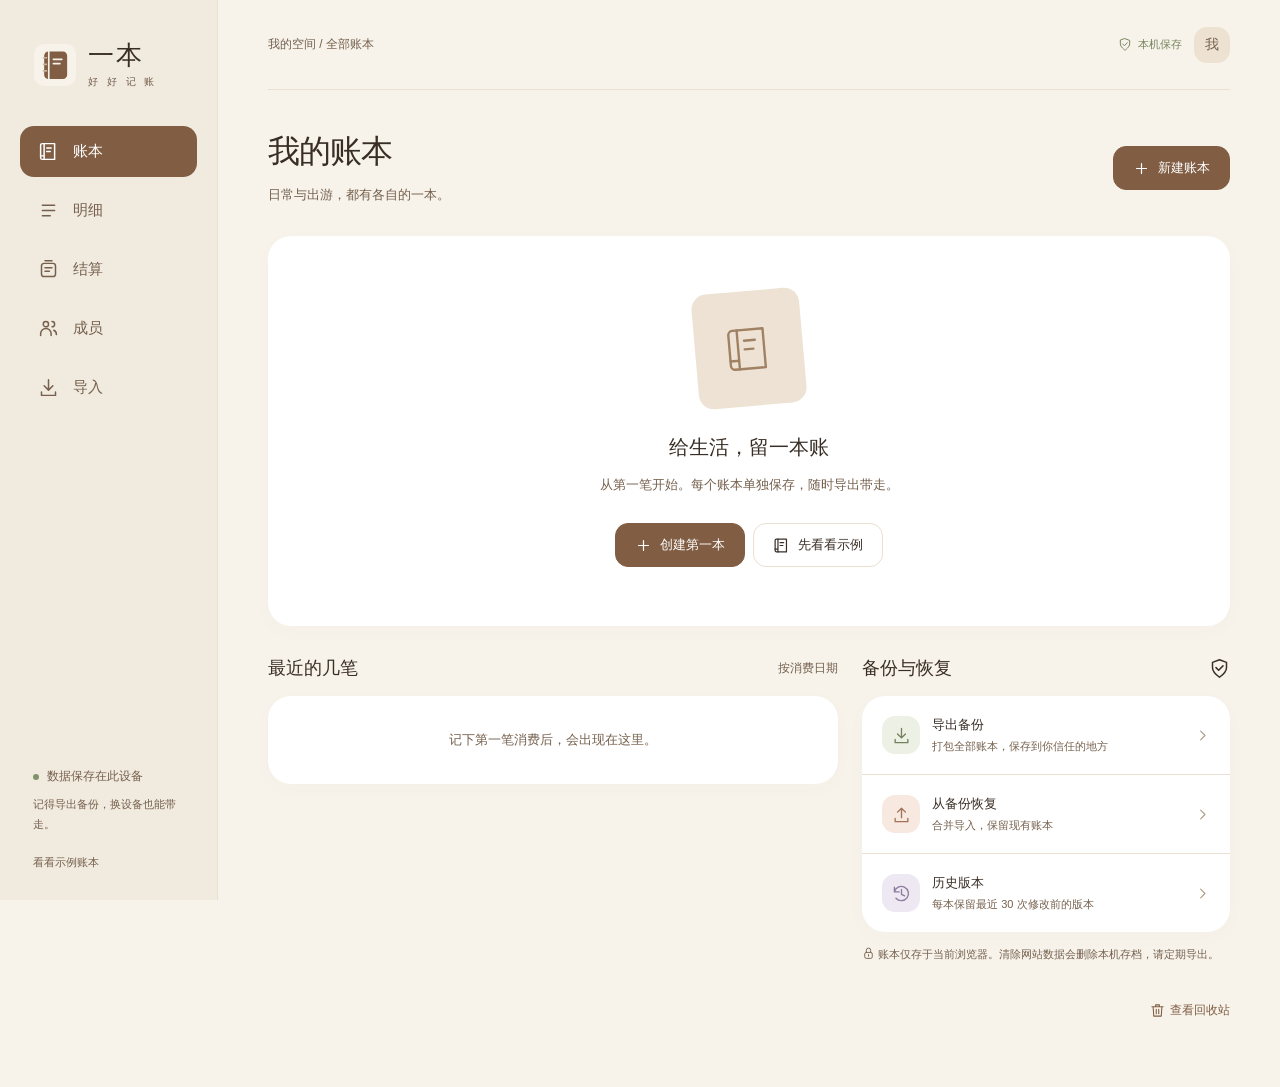
==== index.html @ 81c20397 "Publish bookkeeping app for GitHub Pages" ====
<!doctype html>
<html lang="zh-CN">
<head>
  <meta charset="UTF-8"><meta name="viewport" content="width=device-width,initial-scale=1,viewport-fit=cover">
  <meta name="theme-color" content="#f7f3eb"><meta name="description" content="一本，记好日常，也记好一起出发的每一笔。支持多人分摊、本地保存与备份恢复。">
  <link rel="manifest" href="manifest.webmanifest"><link rel="icon" href="icon.svg" type="image/svg+xml"><link rel="apple-touch-icon" href="icon.svg">
  <title>一本 · 好好记账</title><link rel="stylesheet" href="styles.css">
</head>
<body>
  <a class="skip" href="#main">跳到内容</a>
  <div id="app"><div class="boot">正在打开账本…</div></div>
  <dialog id="dialog" aria-labelledby="dialog-title"></dialog>
  <div id="toast" class="toast" role="status" aria-live="polite"></div>
  <script type="module" src="app.js"></script>
</body></html>
---- styles.css ----
@charset "UTF-8";
:root{--bg:#f7f3eb;--paper:#fffefa;--white:#fff;--ink:#392e25;--muted:#88735f;--line:#e9dfd2;--brown:#805d43;--brown-dark:#654831;--peach:#e4b18c;--sage:#b6c294;--lavender:#b9a9d5;--rose:#dda396;--sand:#ede2d2;--radius:23px;--shadow:0 5px 22px #62462905;font-family:-apple-system,BlinkMacSystemFont,"Segoe UI","PingFang SC","Microsoft YaHei",sans-serif;color:var(--ink);font-synthesis:none;font-size:15px}
*{box-sizing:border-box}body{margin:0;background:var(--bg)}button,input,select,textarea{font:inherit}button,a,input,select,textarea{-webkit-tap-highlight-color:transparent}button{cursor:pointer}button:disabled{opacity:.5;cursor:wait}button{color:inherit}a{color:inherit}button:focus-visible,a:focus-visible{outline:3px solid #a58b70;outline-offset:4px}input:focus,select:focus,textarea:focus{outline:2px solid #b89b80;outline-offset:2px}svg{width:21px;height:21px;stroke:currentColor;stroke-width:1.7;fill:none;stroke-linecap:round;stroke-linejoin:round;flex-shrink:0}h1,h2,h3,p{margin:0}h1{font-size:32px;font-weight:650;letter-spacing:-1px}h2{font-size:18px;font-weight:620}h3{font-size:16px;font-weight:600}button{border:0;background:none}small{font-size:12px;color:var(--muted)}.boot{padding:80px;text-align:center}.skip{position:absolute;left:-999px}.skip:focus{left:20px;top:10px;z-index:100;background:white;padding:12px}.sidebar{position:fixed;inset:0 auto 0 0;width:218px;background:#f1eadf;border-right:1px solid var(--line);display:flex;flex-direction:column;padding:38px 20px 22px;z-index:20}.brand{display:flex;align-items:center;gap:12px;padding:0 14px 35px;font-size:26px;font-weight:650;letter-spacing:2px}.brand img{width:42px;height:42px}.brand small{display:block;font-size:10px;letter-spacing:3px;line-height:18px}.nav{display:flex;flex-direction:column;gap:8px}.nav button{display:flex;align-items:center;gap:14px;padding:15px 18px;border-radius:14px;text-align:left;color:var(--muted);font-weight:500;transition:background .15s}.nav button:hover{background:#eae0d3}.nav button.active{background:var(--brown);color:white}.side-bottom{margin-top:auto;padding:20px 13px 0}.local-mark{display:flex;align-items:center;gap:8px;font-size:12px;color:var(--muted)}.local-mark i{display:block;width:6px;height:6px;border-radius:50%;background:#81936a}.side-bottom p{font-size:11px;line-height:1.8;color:var(--muted);margin-top:10px}.workspace{margin-left:218px;padding:0 50px 45px;max-width:1550px}.topbar{height:90px;display:flex;justify-content:space-between;align-items:center;border-bottom:1px solid var(--line);gap:15px;color:var(--muted);font-size:12px}.top-left{display:flex;align-items:center;gap:9px}.top-left svg{width:16px}.top-actions{display:flex;align-items:center;gap:12px}.avatar{width:36px;height:36px;border-radius:13px;background:var(--sand);display:inline-flex;align-items:center;justify-content:center;font-size:14px;flex-shrink:0}.avatar.c0{background:#e6b18d}.avatar.c1{background:#bbc69c}.avatar.c2{background:#bbaed7}.avatar.c3{background:#dfa99d}.avatar.c4{background:#c1d2d2}.page-head{display:flex;justify-content:space-between;align-items:center;gap:20px;margin:40px 0 30px}.page-head p{font-size:13px;color:var(--muted);margin-top:10px;line-height:1.7}.head-actions{display:flex;gap:10px;align-items:center}.btn{min-height:44px;padding:11px 19px;border-radius:13px;display:inline-flex;align-items:center;justify-content:center;gap:8px;font-size:13px;font-weight:550;white-space:nowrap;background:white;border:1px solid var(--line);transition:background .16s,transform .16s}.btn:hover{background:#f2e9dd}.btn:active{transform:translateY(1px)}.btn.primary{background:var(--brown);color:white;border-color:var(--brown)}.btn.primary:hover{background:var(--brown-dark)}.btn.danger{color:#9e5141;background:#f8e9e3;border-color:#efd3c7}.btn svg{width:17px;height:17px}.icon-btn{display:inline-flex;align-items:center;justify-content:center;width:40px;height:40px;border-radius:50%;color:var(--muted)}.icon-btn:hover{background:#f1e9de}.icon-btn svg{width:19px}.circle-add{width:46px;height:46px;border-radius:50%;background:var(--brown);color:white;display:flex;align-items:center;justify-content:center;box-shadow:0 5px 13px #805d4320}.circle-add:hover{background:var(--brown-dark)}.circle-add svg{width:24px;height:24px}.section-head{display:flex;justify-content:space-between;align-items:center;margin:30px 0 16px;gap:10px}.section-head small{font-size:12px}.book-grid{display:grid;grid-template-columns:repeat(3,minmax(0,1fr));gap:20px}.book-card{background:white;border:1px solid #ece3d7;border-radius:var(--radius);overflow:hidden;transition:transform .18s,box-shadow .18s}.book-card:hover{transform:translateY(-3px);box-shadow:0 9px 24px #805d4310}.book-cover{height:136px;padding:24px;position:relative;overflow:hidden;display:flex;justify-content:space-between;align-items:flex-start;background:#e9dfce}.book-cover.sage{background:#e2e7d6}.book-cover.peach{background:#f0dfd1}.book-cover.lavender{background:#e8e1ef}.book-cover.brown{background:#e3d3c2}.cover-book{width:55px;height:69px;border-radius:7px 13px 13px 7px;border:1.5px solid #9c80639c;position:relative;transform:rotate(-8deg);margin-top:13px;background:#ffffff30}.cover-book:before{content:"";position:absolute;top:0;bottom:0;left:10px;border-left:1px solid #9c806370}.cover-book:after{content:"";position:absolute;top:22px;left:20px;width:22px;height:10px;border-top:1.5px solid #9c8063;border-bottom:1px solid #9c8063}.cover-lines{position:absolute;right:30px;bottom:-30px;width:140px;height:145px;border:1px solid #9c806330;border-radius:70px 70px 0 0;transform:rotate(25deg)}.cover-lines:after{content:"";position:absolute;inset:12px;border:1px solid #9c806330;border-radius:inherit}.book-tag{background:#fff9;padding:6px 10px;border-radius:20px;color:#705a45;font-size:10px;z-index:1}.book-content{padding:20px}.book-title-row{display:flex;align-items:center;justify-content:space-between;gap:6px}.book-open{text-align:left;flex:1;min-width:0;padding:0}.book-open h3{overflow:hidden;text-overflow:ellipsis;white-space:nowrap;font-size:17px}.book-meta{color:var(--muted);font-size:11px;margin-top:7px}.book-total{margin-top:23px;display:flex;align-items:baseline;justify-content:space-between;gap:6px}.book-total strong{font-family:Georgia,"Times New Roman",serif;font-size:25px;font-weight:500;letter-spacing:-.5px}.book-total span{font-size:11px;color:var(--muted)}.book-foot{display:flex;align-items:center;justify-content:space-between;margin-top:15px;padding-top:14px;border-top:1px solid #f0e9df}.avatar-stack{display:flex;padding-left:0}.avatar-stack .avatar{border:2px solid white;margin-left:-6px;width:28px;height:28px;border-radius:50%;font-size:10px}.avatar-stack .avatar:first-child{margin-left:0}.text-button{font-size:12px;color:var(--brown);display:inline-flex;align-items:center;gap:5px;padding:5px 0}.text-button svg{width:15px}.text-button:hover{text-decoration:underline}.bottom-grid{display:grid;grid-template-columns:minmax(0,1.55fr) minmax(240px,1fr);gap:24px}.panel{background:white;border-radius:var(--radius);box-shadow:var(--shadow);overflow:hidden}.recent-row{display:flex;align-items:center;gap:13px;padding:17px 20px;border-bottom:1px solid var(--line);width:100%;text-align:left}.recent-row:last-child{border:0}.category-icon{width:38px;height:38px;border-radius:13px;background:#f5f0e8;color:#967b61;display:flex;align-items:center;justify-content:center;flex-shrink:0}.category-icon svg{width:19px}.row-info{flex:1;min-width:0}.row-info strong{font-size:13px;font-weight:550;display:block;overflow:hidden;text-overflow:ellipsis;white-space:nowrap}.row-info small{display:block;font-size:11px;margin-top:5px}.amount{font-variant-numeric:tabular-nums;white-space:nowrap;font-size:14px;font-weight:550}.backup-row{display:flex;gap:12px;width:100%;align-items:center;padding:20px;text-align:left;border-bottom:1px solid var(--line)}.backup-row:last-child{border:0}.backup-row:hover,.recent-row:hover{background:#fdfbf7}.backup-row .category-icon{background:#edf1e5;color:#73815e}.backup-row:nth-child(2) .category-icon{background:#f7e8e0;color:#a27359}.backup-row:nth-child(3) .category-icon{background:#eee8f3;color:#8c7c9e}.backup-row .row-info strong{font-size:13px}.backup-row>svg{width:15px;color:#ad9a87}.footnote{font-size:11px;line-height:1.8;color:var(--muted);margin-top:13px}.empty{padding:55px 25px;text-align:center}.empty p{margin:12px auto 23px;color:var(--muted);font-size:13px;line-height:1.8;max-width:340px}.empty-book{margin:0 auto 28px;width:108px;height:115px;border-radius:15px;background:#ede2d3;display:flex;align-items:center;justify-content:center;transform:rotate(-5deg)}.empty-book svg{width:52px;height:52px;stroke-width:1.1;color:#a08163}.empty h2{font-size:20px}.empty .btn{margin:4px}.empty-mini{padding:35px 20px;text-align:center;color:var(--muted);font-size:13px}.demo-banner,.notice{display:flex;align-items:center;justify-content:space-between;gap:15px;padding:13px 18px;border-radius:13px;background:#ece5f1;color:#78648a;font-size:12px;margin:22px 0}.notice{background:#f7e8e0;color:#935e43}.book-switch{max-width:240px;padding:8px 30px 8px 10px;border:1px solid var(--line);border-radius:9px;background:#fffefa;color:var(--ink);font-size:12px}.stats-strip{display:flex;gap:35px;align-items:center;background:#eee4d7;border-radius:var(--radius);padding:26px 30px;margin-bottom:27px}.stats-strip .sum{flex:1}.stats-strip label{font-size:12px;color:var(--muted)}.stats-strip strong{display:block;margin-top:6px;font-size:23px;font-weight:550;font-variant-numeric:tabular-nums}.stats-strip .sum strong{font-family:Georgia,serif;font-size:33px;font-weight:500}.view-controls{display:flex;flex-wrap:wrap;gap:10px;margin:22px 0}.search{display:flex;align-items:center;gap:8px;border:1px solid var(--line);padding:9px 14px;background:white;border-radius:12px;flex:1;min-width:160px}.search input{border:0;outline:0;background:none;width:100%;font-size:13px}.search svg{width:17px;color:var(--muted)}.control{border:1px solid var(--line);border-radius:12px;padding:10px;background:white;max-width:180px;color:var(--muted);font-size:13px}.daily-grid{display:grid;grid-template-columns:repeat(3,minmax(0,1fr));gap:17px}.day-card{background:white;border-radius:20px;overflow:hidden}.day-title{padding:13px 17px;background:#fcf9f4;color:var(--muted);font-size:12px;border-bottom:1px solid var(--line)}.daily-person{display:flex;align-items:center;gap:11px;padding:13px 17px;border-bottom:1px solid #efe6da}.daily-person:last-child{border:0}.daily-person .row-info strong{font-size:13px}.money-chip{padding:5px 9px;border-radius:15px;background:#f1e9dd;font-size:11px;white-space:nowrap}.expense-table .recent-row{padding:17px 22px}.expense-date{width:80px;color:var(--muted);font-size:12px}.tag{font-size:10px;padding:3px 7px;background:#f0f2e9;color:#728057;border-radius:6px;display:inline-block}.full{width:100%}.bottom-add{margin-top:20px}.member-row{display:flex;align-items:center;gap:13px;padding:20px;border-bottom:1px solid var(--line)}.member-row:last-child{border:0}.member-row .avatar{width:43px;height:43px}.member-amount{margin-right:15px;text-align:right}.member-amount strong{font-size:14px}.member-amount small{display:block;margin-top:5px}.settle-grid{display:grid;grid-template-columns:repeat(2,minmax(0,1fr));gap:16px;margin:20px 0}.settle-person{display:flex;align-items:center;gap:13px;padding:22px;background:white;border-radius:20px}.settle-person .row-info strong{font-size:14px}.settle-person .receive{color:#6b7d50}.settle-person .pay{color:#a36e4e}.transfer{display:flex;align-items:center;gap:12px;padding:22px;border-bottom:1px solid var(--line)}.transfer:last-child{border:0}.transfer .transfer-path{display:flex;align-items:center;gap:12px;flex:1;font-size:14px}.transfer-path svg{color:#ad9a87;width:25px}.settle-actions{display:flex;gap:12px;margin-top:20px}.import-panel{padding:25px}.import-tools{display:flex;gap:12px;margin-bottom:18px}.import-tools .btn{flex:1}.import-panel textarea{display:block;width:100%;min-height:200px;resize:vertical;border:1px solid var(--line);border-radius:15px;padding:18px;background:#fdfbf8;color:var(--ink);line-height:1.8;font-size:14px}.import-panel textarea::placeholder{color:#88735f}.import-actions{display:flex;gap:12px;margin-top:18px}.import-actions .primary{flex:1}.image-list{display:flex;flex-direction:column;gap:10px;margin-bottom:15px}.image-row{display:flex;align-items:center;gap:12px;padding:9px 12px;background:#f6f0e8;border-radius:13px}.image-row img{width:42px;height:48px;object-fit:cover;border-radius:5px}.image-row .row-info{overflow-wrap:anywhere}.preview-row{padding:18px;border-bottom:1px solid var(--line)}.preview-row:last-child{border:0}.preview-row>small{display:block;overflow-wrap:anywhere;margin-bottom:12px}.preview-fields{display:grid;grid-template-columns:minmax(100px,2fr) minmax(80px,1fr) minmax(100px,1fr) minmax(100px,1fr) 36px;gap:9px}.preview-fields input,.preview-fields select{width:100%;min-width:0;padding:9px;border-radius:8px;border:1px solid var(--line);background:#fff;color:var(--ink);font-size:12px}.preview-labels{display:flex;gap:10px;font-size:12px;color:var(--muted);margin-bottom:12px}.preview-top{padding:18px 20px;background:#fdfaf5;font-size:12px;color:var(--muted)}.toast{position:fixed;bottom:30px;left:calc(50% + 109px);transform:translateX(-50%);padding:14px 23px;max-width:min(90vw,620px);border-radius:25px;color:#fff;background:#5b4b3b;box-shadow:0 8px 24px #57443120;font-size:13px;line-height:1.6;z-index:100;display:none}.toast.show{display:block}.toast.error{background:#854c3e}.mobile-brand{display:none}dialog{border:1px solid var(--line);border-radius:24px;padding:0;width:min(480px,calc(100% - 28px));max-height:90dvh;overflow-y:auto;color:var(--ink);background:var(--bg);box-shadow:0 20px 70px #392e2530}dialog.wide{width:min(720px,calc(100% - 28px))}dialog::backdrop{background:#392e2555}dialog .modal-head{display:flex;justify-content:space-between;align-items:center;padding:24px 25px 0}dialog h2{font-size:21px}.modal-body{padding:22px 25px 26px}.field{display:block;margin-bottom:18px}.field>span,.field>legend{display:block;font-size:12px;color:var(--muted);margin-bottom:9px}.field input,.field select,.field textarea{width:100%;padding:12px 13px;border-radius:11px;border:1px solid var(--line);color:var(--ink);background:white;min-height:44px}.field .amount-input{font-size:27px}.form-row{display:grid;grid-template-columns:1fr 1fr;gap:13px}.modal-actions{display:flex;justify-content:flex-end;gap:10px;margin-top:24px}.color-options{display:flex;gap:13px}.color-options label{display:flex;align-items:center;gap:3px;cursor:pointer}.color-dot{width:28px;height:28px;border-radius:50%;background:var(--sand)}.color-dot.peach{background:#eac9ad}.color-dot.sage{background:#b9c49b}.color-dot.lavender{background:#c6b8dc}.color-dot.brown{background:#ab8a6b}.form-error{color:#984f3d;font-size:13px;line-height:1.7;margin-top:12px}.check-list{display:flex;flex-wrap:wrap;gap:10px}.check-chip{display:flex;align-items:center;gap:7px;background:#fff;padding:11px 14px;border:1px solid var(--line);border-radius:12px;font-size:13px}.check-chip input{accent-color:var(--brown);width:16px;height:16px}.form-hint{color:var(--muted);font-size:12px;line-height:1.8}.menu-list{display:flex;flex-direction:column;gap:8px}.menu-list button{display:flex;align-items:center;gap:10px;padding:15px 14px;border-radius:12px;background:white;border:1px solid var(--line);text-align:left;font-size:13px}.menu-list button:hover{background:#f2e9dd}.menu-list button svg{width:17px}.menu-list .danger{color:#a15a45}.history-row{padding:16px 0;border-bottom:1px solid var(--line);display:flex;align-items:center;gap:12px}.history-row:last-child{border:0}.history-row .row-info small{line-height:1.7}.history-row .btn{min-height:36px;padding:7px 12px;font-size:12px}.modal-empty{padding:20px 0;color:var(--muted);font-size:13px;line-height:1.8}.saved-chip{display:flex;align-items:center;gap:6px;color:#77845d;font-size:11px}.saved-chip svg{width:14px}.offline{color:#9b6e43}.demo-link{font-size:11px;color:var(--muted);padding:8px 0;margin-top:12px}.mobile-book-select{display:none}@media(min-width:1500px){.workspace{margin-right:auto;margin-left:218px;padding-left:65px;padding-right:65px}.book-cover{height:150px}}
@media(max-width:1100px){.sidebar{width:180px;padding-left:13px;padding-right:13px}.workspace{margin-left:180px;padding-left:30px;padding-right:30px}.book-grid{gap:14px}.book-content{padding:16px}.book-total strong{font-size:22px}.book-total span{font-size:10px}.book-cover{padding:18px;height:123px}.bottom-grid{grid-template-columns:1.25fr 1fr;gap:18px}.daily-grid{grid-template-columns:repeat(2,minmax(0,1fr))}.toast{left:calc(50% + 90px)}}
@media(max-width:760px){:root{font-size:14px}.sidebar{position:fixed;top:auto;bottom:0;width:100%;height:auto;padding:8px 6px calc(8px + env(safe-area-inset-bottom));background:#fffcf7f5;border:0;border-top:1px solid var(--line);border-radius:24px 24px 0 0}.brand,.side-bottom{display:none}.nav{flex-direction:row;gap:0;justify-content:space-around}.nav button{flex:1;flex-direction:column;gap:5px;justify-content:center;padding:5px 2px;background:none;border-radius:0;font-size:10px;color:#9b8874}.nav button.active{background:none;color:var(--brown);font-weight:650}.nav button svg{width:21px;height:21px}.nav button:hover{background:none}.workspace{margin-left:0;padding:0 16px calc(110px + env(safe-area-inset-bottom));width:100%}.topbar{height:66px;padding-top:env(safe-area-inset-top);border-bottom:1px solid var(--line)}.top-left{font-size:11px}.mobile-brand{display:flex;align-items:center;gap:7px;font-size:17px;color:var(--ink);font-weight:650}.mobile-brand img{width:29px;height:29px}.top-left>.desktop-crumb{display:none}.top-actions>.avatar{display:none}.top-actions{gap:6px}.book-switch{max-width:155px;font-size:11px;padding:7px}.saved-chip{font-size:10px}.page-head{margin:27px 0 22px;gap:12px;align-items:center}h1{font-size:26px;letter-spacing:-.7px}.page-head p{font-size:11px;margin-top:7px}.head-actions .btn{padding:10px 12px;font-size:12px}.head-actions .desktop-text{display:none}.head-actions{gap:5px}.book-grid{grid-template-columns:1fr;gap:14px}.book-card{position:relative;min-height:155px;padding-left:103px;border:0;border-radius:21px}.book-cover{position:absolute;inset:0 auto 0 0;width:103px;height:100%;padding:15px;justify-content:center;align-items:center;border-radius:0}.book-cover .book-tag{display:none}.cover-book{width:43px;height:58px;margin-top:0}.cover-book:after{left:17px;width:17px}.cover-lines{width:90px;right:-45px;bottom:-15px}.book-content{padding:18px 16px}.book-open h3{font-size:16px}.book-meta{font-size:10px}.book-total{margin-top:16px}.book-total strong{font-size:23px}.book-foot{margin-top:12px;padding-top:10px}.book-foot .avatar{width:24px;height:24px}.book-title-row>.icon-btn{width:28px;height:28px}.book-total span{font-size:10px}.bottom-grid{grid-template-columns:1fr;gap:0}.section-head{margin:28px 0 13px}.section-head h2{font-size:15px}.section-head small{font-size:10px}.backup-row{padding:17px 18px}.recent-row{padding:16px 18px}.panel{border-radius:22px}.empty{padding:35px 18px}.empty p{font-size:12px}.empty-book{width:95px;height:101px;margin-bottom:23px}.empty h2{font-size:19px}.footnote{font-size:10px}.stats-strip{padding:21px 20px;gap:17px;border-radius:21px;margin-bottom:23px}.stats-strip .sum strong{font-size:27px}.stats-strip strong{font-size:19px}.stats-strip label{font-size:10px}.daily-grid{grid-template-columns:1fr;gap:15px}.daily-person{padding:13px 17px}.day-title{font-size:11px}.expense-date{display:none}.expense-table .recent-row{padding:16px}.expense-table .category-icon{width:34px;height:36px}.amount{font-size:13px}.row-info small{font-size:10px}.view-controls{gap:7px;margin:18px 0}.search{flex-basis:100%}.control{flex:1;max-width:none;min-width:0}.view-controls input[type=date]{width:40%;min-width:110px}.settle-grid{grid-template-columns:1fr;gap:12px}.settle-person{padding:19px}.transfer{padding:18px 15px;gap:8px}.transfer .transfer-path{gap:9px;font-size:12px}.transfer .avatar{width:28px;height:28px;font-size:11px}.settle-actions .btn{flex:1;padding:11px 12px;font-size:12px}.member-row{padding:17px;gap:10px}.member-row .avatar{width:38px;height:38px}.member-amount{margin-right:0}.member-row .icon-btn{width:32px;height:32px}.import-panel{padding:18px}.import-tools{gap:8px}.import-tools .btn{padding:11px 10px;font-size:12px}.import-panel textarea{padding:13px;min-height:210px;font-size:13px}.import-actions{flex-direction:column;gap:10px}.preview-fields{grid-template-columns:minmax(0,1fr) minmax(0,1fr) 35px;gap:9px}.preview-fields .preview-title{grid-column:1/3}.preview-fields .icon-btn{grid-column:3;grid-row:1;width:32px;height:35px}.preview-fields .preview-date{grid-column:1/3}.preview-fields .preview-payer{grid-column:3/4;width:70px;justify-self:end}.preview-row{padding:16px}.toast{bottom:calc(89px + env(safe-area-inset-bottom));left:50%;font-size:12px;max-width:calc(100vw - 32px);width:max-content}.demo-banner,.notice{margin-top:16px;font-size:11px;padding:12px}.demo-banner .text-button{font-size:11px}.modal-body{padding:20px}.modal-head{padding:20px 20px 0!important}.modal-body .btn{padding:11px 15px}.modal-body .form-row{gap:10px}.modal-body .color-options{gap:6px}.color-dot{width:24px;height:24px}.settle-person .row-info strong{font-size:13px}.desktop-crumb{display:none}.form-hint{font-size:11px}}
@media(prefers-reduced-motion:reduce){*,*::before,*::after{transition:none!important;animation:none!important;scroll-behavior:auto!important}}
@media(max-width:760px){.preview-fields .preview-date{grid-column:2/4;grid-row:2}.preview-fields .preview-payer{grid-column:1/4;grid-row:3;width:100%;justify-self:stretch}.preview-fields input[data-field=amount]{grid-column:1;grid-row:2}.footnote>svg{width:13px;height:13px;vertical-align:-2px}}
@media print{.sidebar,.topbar,.head-actions,.settle-actions,.toast,.demo-banner{display:none!important}.workspace{margin:0;padding:0}body{background:white}.page-head{margin-top:0}.panel,.settle-person{border:1px solid #ddd;break-inside:avoid}}
:root{--muted:#75604d}.mobile-date{display:none}.footnote>svg{width:13px;height:13px;vertical-align:-2px}
@media(max-width:760px){.nav button{color:#79634f;font-size:11px}.mobile-date{display:inline}.row-info small,.day-title,.stats-strip label{font-size:11px}}
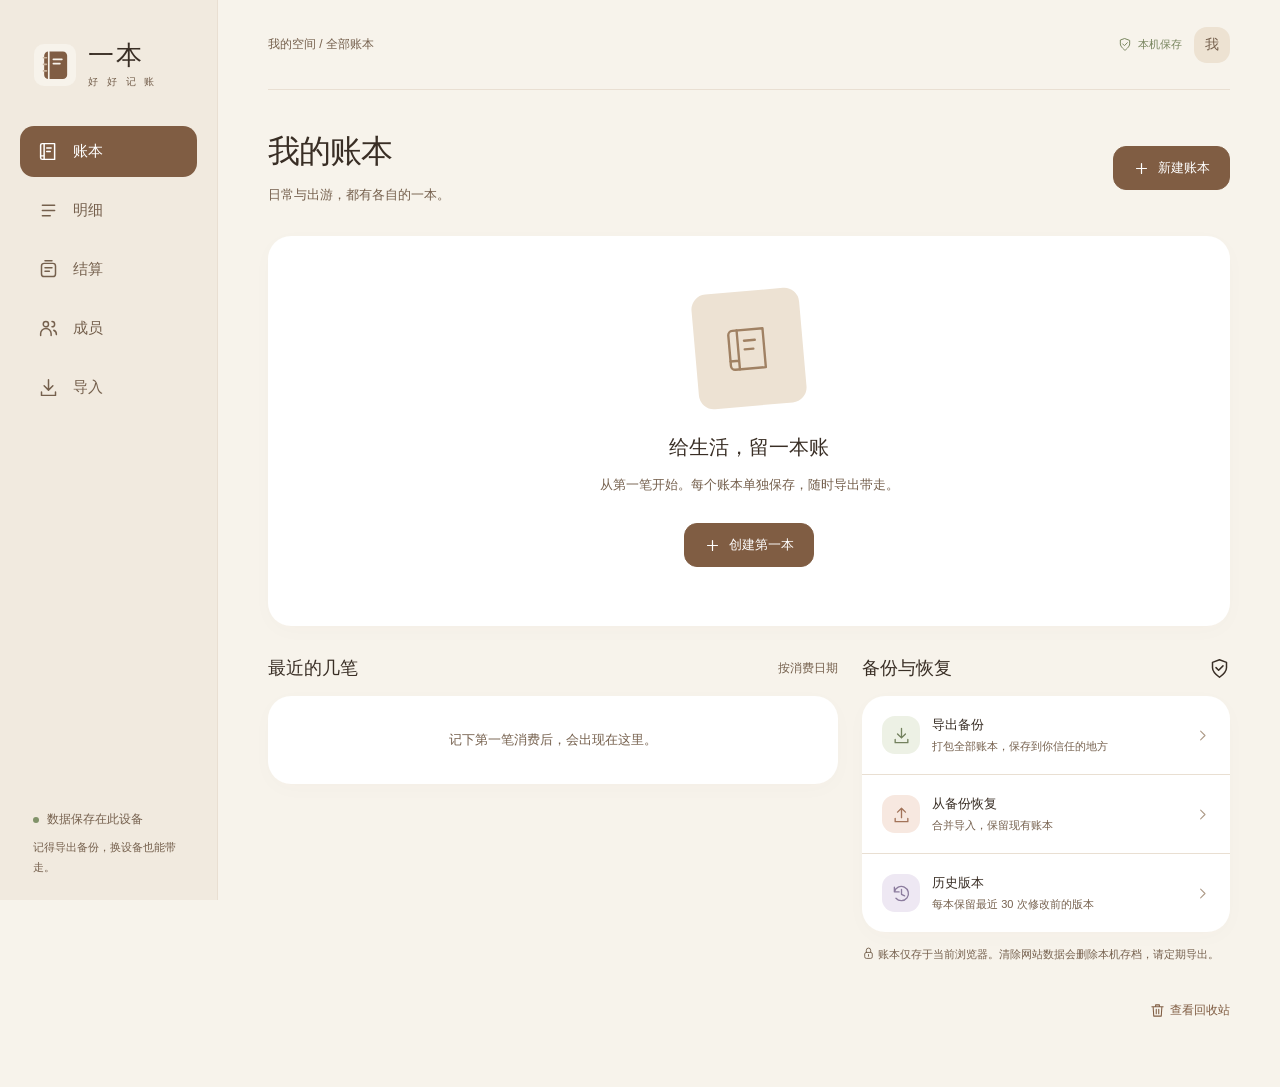
==== commit 01cb45de: "Use supplied cat artwork for installed app and home screen icons" ====
--- a/index.html
+++ b/index.html
@@ -3,7 +3,7 @@
 <head>
   <meta charset="UTF-8"><meta name="viewport" content="width=device-width,initial-scale=1,viewport-fit=cover">
   <meta name="theme-color" content="#f7f3eb"><meta name="description" content="一本，记好日常，也记好一起出发的每一笔。支持多人分摊、本地保存与备份恢复。">
-  <link rel="manifest" href="manifest.webmanifest"><link rel="icon" href="icon.svg" type="image/svg+xml"><link rel="apple-touch-icon" href="icon.svg">
+  <link rel="manifest" href="manifest.webmanifest"><link rel="icon" href="icon-192.png" type="image/png" sizes="192x192"><link rel="apple-touch-icon" href="apple-touch-icon.png" sizes="180x180">
   <title>一本 · 好好记账</title><link rel="stylesheet" href="styles.css">
 </head>
 <body>
--- a/styles.css
+++ b/styles.css
@@ -1,8 +1,8 @@
 @charset "UTF-8";
 :root{--bg:#f7f3eb;--paper:#fffefa;--white:#fff;--ink:#392e25;--muted:#88735f;--line:#e9dfd2;--brown:#805d43;--brown-dark:#654831;--peach:#e4b18c;--sage:#b6c294;--lavender:#b9a9d5;--rose:#dda396;--sand:#ede2d2;--radius:23px;--shadow:0 5px 22px #62462905;font-family:-apple-system,BlinkMacSystemFont,"Segoe UI","PingFang SC","Microsoft YaHei",sans-serif;color:var(--ink);font-synthesis:none;font-size:15px}
-*{box-sizing:border-box}body{margin:0;background:var(--bg)}button,input,select,textarea{font:inherit}button,a,input,select,textarea{-webkit-tap-highlight-color:transparent}button{cursor:pointer}button:disabled{opacity:.5;cursor:wait}button{color:inherit}a{color:inherit}button:focus-visible,a:focus-visible{outline:3px solid #a58b70;outline-offset:4px}input:focus,select:focus,textarea:focus{outline:2px solid #b89b80;outline-offset:2px}svg{width:21px;height:21px;stroke:currentColor;stroke-width:1.7;fill:none;stroke-linecap:round;stroke-linejoin:round;flex-shrink:0}h1,h2,h3,p{margin:0}h1{font-size:32px;font-weight:650;letter-spacing:-1px}h2{font-size:18px;font-weight:620}h3{font-size:16px;font-weight:600}button{border:0;background:none}small{font-size:12px;color:var(--muted)}.boot{padding:80px;text-align:center}.skip{position:absolute;left:-999px}.skip:focus{left:20px;top:10px;z-index:100;background:white;padding:12px}.sidebar{position:fixed;inset:0 auto 0 0;width:218px;background:#f1eadf;border-right:1px solid var(--line);display:flex;flex-direction:column;padding:38px 20px 22px;z-index:20}.brand{display:flex;align-items:center;gap:12px;padding:0 14px 35px;font-size:26px;font-weight:650;letter-spacing:2px}.brand img{width:42px;height:42px}.brand small{display:block;font-size:10px;letter-spacing:3px;line-height:18px}.nav{display:flex;flex-direction:column;gap:8px}.nav button{display:flex;align-items:center;gap:14px;padding:15px 18px;border-radius:14px;text-align:left;color:var(--muted);font-weight:500;transition:background .15s}.nav button:hover{background:#eae0d3}.nav button.active{background:var(--brown);color:white}.side-bottom{margin-top:auto;padding:20px 13px 0}.local-mark{display:flex;align-items:center;gap:8px;font-size:12px;color:var(--muted)}.local-mark i{display:block;width:6px;height:6px;border-radius:50%;background:#81936a}.side-bottom p{font-size:11px;line-height:1.8;color:var(--muted);margin-top:10px}.workspace{margin-left:218px;padding:0 50px 45px;max-width:1550px}.topbar{height:90px;display:flex;justify-content:space-between;align-items:center;border-bottom:1px solid var(--line);gap:15px;color:var(--muted);font-size:12px}.top-left{display:flex;align-items:center;gap:9px}.top-left svg{width:16px}.top-actions{display:flex;align-items:center;gap:12px}.avatar{width:36px;height:36px;border-radius:13px;background:var(--sand);display:inline-flex;align-items:center;justify-content:center;font-size:14px;flex-shrink:0}.avatar.c0{background:#e6b18d}.avatar.c1{background:#bbc69c}.avatar.c2{background:#bbaed7}.avatar.c3{background:#dfa99d}.avatar.c4{background:#c1d2d2}.page-head{display:flex;justify-content:space-between;align-items:center;gap:20px;margin:40px 0 30px}.page-head p{font-size:13px;color:var(--muted);margin-top:10px;line-height:1.7}.head-actions{display:flex;gap:10px;align-items:center}.btn{min-height:44px;padding:11px 19px;border-radius:13px;display:inline-flex;align-items:center;justify-content:center;gap:8px;font-size:13px;font-weight:550;white-space:nowrap;background:white;border:1px solid var(--line);transition:background .16s,transform .16s}.btn:hover{background:#f2e9dd}.btn:active{transform:translateY(1px)}.btn.primary{background:var(--brown);color:white;border-color:var(--brown)}.btn.primary:hover{background:var(--brown-dark)}.btn.danger{color:#9e5141;background:#f8e9e3;border-color:#efd3c7}.btn svg{width:17px;height:17px}.icon-btn{display:inline-flex;align-items:center;justify-content:center;width:40px;height:40px;border-radius:50%;color:var(--muted)}.icon-btn:hover{background:#f1e9de}.icon-btn svg{width:19px}.circle-add{width:46px;height:46px;border-radius:50%;background:var(--brown);color:white;display:flex;align-items:center;justify-content:center;box-shadow:0 5px 13px #805d4320}.circle-add:hover{background:var(--brown-dark)}.circle-add svg{width:24px;height:24px}.section-head{display:flex;justify-content:space-between;align-items:center;margin:30px 0 16px;gap:10px}.section-head small{font-size:12px}.book-grid{display:grid;grid-template-columns:repeat(3,minmax(0,1fr));gap:20px}.book-card{background:white;border:1px solid #ece3d7;border-radius:var(--radius);overflow:hidden;transition:transform .18s,box-shadow .18s}.book-card:hover{transform:translateY(-3px);box-shadow:0 9px 24px #805d4310}.book-cover{height:136px;padding:24px;position:relative;overflow:hidden;display:flex;justify-content:space-between;align-items:flex-start;background:#e9dfce}.book-cover.sage{background:#e2e7d6}.book-cover.peach{background:#f0dfd1}.book-cover.lavender{background:#e8e1ef}.book-cover.brown{background:#e3d3c2}.cover-book{width:55px;height:69px;border-radius:7px 13px 13px 7px;border:1.5px solid #9c80639c;position:relative;transform:rotate(-8deg);margin-top:13px;background:#ffffff30}.cover-book:before{content:"";position:absolute;top:0;bottom:0;left:10px;border-left:1px solid #9c806370}.cover-book:after{content:"";position:absolute;top:22px;left:20px;width:22px;height:10px;border-top:1.5px solid #9c8063;border-bottom:1px solid #9c8063}.cover-lines{position:absolute;right:30px;bottom:-30px;width:140px;height:145px;border:1px solid #9c806330;border-radius:70px 70px 0 0;transform:rotate(25deg)}.cover-lines:after{content:"";position:absolute;inset:12px;border:1px solid #9c806330;border-radius:inherit}.book-tag{background:#fff9;padding:6px 10px;border-radius:20px;color:#705a45;font-size:10px;z-index:1}.book-content{padding:20px}.book-title-row{display:flex;align-items:center;justify-content:space-between;gap:6px}.book-open{text-align:left;flex:1;min-width:0;padding:0}.book-open h3{overflow:hidden;text-overflow:ellipsis;white-space:nowrap;font-size:17px}.book-meta{color:var(--muted);font-size:11px;margin-top:7px}.book-total{margin-top:23px;display:flex;align-items:baseline;justify-content:space-between;gap:6px}.book-total strong{font-family:Georgia,"Times New Roman",serif;font-size:25px;font-weight:500;letter-spacing:-.5px}.book-total span{font-size:11px;color:var(--muted)}.book-foot{display:flex;align-items:center;justify-content:space-between;margin-top:15px;padding-top:14px;border-top:1px solid #f0e9df}.avatar-stack{display:flex;padding-left:0}.avatar-stack .avatar{border:2px solid white;margin-left:-6px;width:28px;height:28px;border-radius:50%;font-size:10px}.avatar-stack .avatar:first-child{margin-left:0}.text-button{font-size:12px;color:var(--brown);display:inline-flex;align-items:center;gap:5px;padding:5px 0}.text-button svg{width:15px}.text-button:hover{text-decoration:underline}.bottom-grid{display:grid;grid-template-columns:minmax(0,1.55fr) minmax(240px,1fr);gap:24px}.panel{background:white;border-radius:var(--radius);box-shadow:var(--shadow);overflow:hidden}.recent-row{display:flex;align-items:center;gap:13px;padding:17px 20px;border-bottom:1px solid var(--line);width:100%;text-align:left}.recent-row:last-child{border:0}.category-icon{width:38px;height:38px;border-radius:13px;background:#f5f0e8;color:#967b61;display:flex;align-items:center;justify-content:center;flex-shrink:0}.category-icon svg{width:19px}.row-info{flex:1;min-width:0}.row-info strong{font-size:13px;font-weight:550;display:block;overflow:hidden;text-overflow:ellipsis;white-space:nowrap}.row-info small{display:block;font-size:11px;margin-top:5px}.amount{font-variant-numeric:tabular-nums;white-space:nowrap;font-size:14px;font-weight:550}.backup-row{display:flex;gap:12px;width:100%;align-items:center;padding:20px;text-align:left;border-bottom:1px solid var(--line)}.backup-row:last-child{border:0}.backup-row:hover,.recent-row:hover{background:#fdfbf7}.backup-row .category-icon{background:#edf1e5;color:#73815e}.backup-row:nth-child(2) .category-icon{background:#f7e8e0;color:#a27359}.backup-row:nth-child(3) .category-icon{background:#eee8f3;color:#8c7c9e}.backup-row .row-info strong{font-size:13px}.backup-row>svg{width:15px;color:#ad9a87}.footnote{font-size:11px;line-height:1.8;color:var(--muted);margin-top:13px}.empty{padding:55px 25px;text-align:center}.empty p{margin:12px auto 23px;color:var(--muted);font-size:13px;line-height:1.8;max-width:340px}.empty-book{margin:0 auto 28px;width:108px;height:115px;border-radius:15px;background:#ede2d3;display:flex;align-items:center;justify-content:center;transform:rotate(-5deg)}.empty-book svg{width:52px;height:52px;stroke-width:1.1;color:#a08163}.empty h2{font-size:20px}.empty .btn{margin:4px}.empty-mini{padding:35px 20px;text-align:center;color:var(--muted);font-size:13px}.demo-banner,.notice{display:flex;align-items:center;justify-content:space-between;gap:15px;padding:13px 18px;border-radius:13px;background:#ece5f1;color:#78648a;font-size:12px;margin:22px 0}.notice{background:#f7e8e0;color:#935e43}.book-switch{max-width:240px;padding:8px 30px 8px 10px;border:1px solid var(--line);border-radius:9px;background:#fffefa;color:var(--ink);font-size:12px}.stats-strip{display:flex;gap:35px;align-items:center;background:#eee4d7;border-radius:var(--radius);padding:26px 30px;margin-bottom:27px}.stats-strip .sum{flex:1}.stats-strip label{font-size:12px;color:var(--muted)}.stats-strip strong{display:block;margin-top:6px;font-size:23px;font-weight:550;font-variant-numeric:tabular-nums}.stats-strip .sum strong{font-family:Georgia,serif;font-size:33px;font-weight:500}.view-controls{display:flex;flex-wrap:wrap;gap:10px;margin:22px 0}.search{display:flex;align-items:center;gap:8px;border:1px solid var(--line);padding:9px 14px;background:white;border-radius:12px;flex:1;min-width:160px}.search input{border:0;outline:0;background:none;width:100%;font-size:13px}.search svg{width:17px;color:var(--muted)}.control{border:1px solid var(--line);border-radius:12px;padding:10px;background:white;max-width:180px;color:var(--muted);font-size:13px}.daily-grid{display:grid;grid-template-columns:repeat(3,minmax(0,1fr));gap:17px}.day-card{background:white;border-radius:20px;overflow:hidden}.day-title{padding:13px 17px;background:#fcf9f4;color:var(--muted);font-size:12px;border-bottom:1px solid var(--line)}.daily-person{display:flex;align-items:center;gap:11px;padding:13px 17px;border-bottom:1px solid #efe6da}.daily-person:last-child{border:0}.daily-person .row-info strong{font-size:13px}.money-chip{padding:5px 9px;border-radius:15px;background:#f1e9dd;font-size:11px;white-space:nowrap}.expense-table .recent-row{padding:17px 22px}.expense-date{width:80px;color:var(--muted);font-size:12px}.tag{font-size:10px;padding:3px 7px;background:#f0f2e9;color:#728057;border-radius:6px;display:inline-block}.full{width:100%}.bottom-add{margin-top:20px}.member-row{display:flex;align-items:center;gap:13px;padding:20px;border-bottom:1px solid var(--line)}.member-row:last-child{border:0}.member-row .avatar{width:43px;height:43px}.member-amount{margin-right:15px;text-align:right}.member-amount strong{font-size:14px}.member-amount small{display:block;margin-top:5px}.settle-grid{display:grid;grid-template-columns:repeat(2,minmax(0,1fr));gap:16px;margin:20px 0}.settle-person{display:flex;align-items:center;gap:13px;padding:22px;background:white;border-radius:20px}.settle-person .row-info strong{font-size:14px}.settle-person .receive{color:#6b7d50}.settle-person .pay{color:#a36e4e}.transfer{display:flex;align-items:center;gap:12px;padding:22px;border-bottom:1px solid var(--line)}.transfer:last-child{border:0}.transfer .transfer-path{display:flex;align-items:center;gap:12px;flex:1;font-size:14px}.transfer-path svg{color:#ad9a87;width:25px}.settle-actions{display:flex;gap:12px;margin-top:20px}.import-panel{padding:25px}.import-tools{display:flex;gap:12px;margin-bottom:18px}.import-tools .btn{flex:1}.import-panel textarea{display:block;width:100%;min-height:200px;resize:vertical;border:1px solid var(--line);border-radius:15px;padding:18px;background:#fdfbf8;color:var(--ink);line-height:1.8;font-size:14px}.import-panel textarea::placeholder{color:#88735f}.import-actions{display:flex;gap:12px;margin-top:18px}.import-actions .primary{flex:1}.image-list{display:flex;flex-direction:column;gap:10px;margin-bottom:15px}.image-row{display:flex;align-items:center;gap:12px;padding:9px 12px;background:#f6f0e8;border-radius:13px}.image-row img{width:42px;height:48px;object-fit:cover;border-radius:5px}.image-row .row-info{overflow-wrap:anywhere}.preview-row{padding:18px;border-bottom:1px solid var(--line)}.preview-row:last-child{border:0}.preview-row>small{display:block;overflow-wrap:anywhere;margin-bottom:12px}.preview-fields{display:grid;grid-template-columns:minmax(100px,2fr) minmax(80px,1fr) minmax(100px,1fr) minmax(100px,1fr) 36px;gap:9px}.preview-fields input,.preview-fields select{width:100%;min-width:0;padding:9px;border-radius:8px;border:1px solid var(--line);background:#fff;color:var(--ink);font-size:12px}.preview-labels{display:flex;gap:10px;font-size:12px;color:var(--muted);margin-bottom:12px}.preview-top{padding:18px 20px;background:#fdfaf5;font-size:12px;color:var(--muted)}.toast{position:fixed;bottom:30px;left:calc(50% + 109px);transform:translateX(-50%);padding:14px 23px;max-width:min(90vw,620px);border-radius:25px;color:#fff;background:#5b4b3b;box-shadow:0 8px 24px #57443120;font-size:13px;line-height:1.6;z-index:100;display:none}.toast.show{display:block}.toast.error{background:#854c3e}.mobile-brand{display:none}dialog{border:1px solid var(--line);border-radius:24px;padding:0;width:min(480px,calc(100% - 28px));max-height:90dvh;overflow-y:auto;color:var(--ink);background:var(--bg);box-shadow:0 20px 70px #392e2530}dialog.wide{width:min(720px,calc(100% - 28px))}dialog::backdrop{background:#392e2555}dialog .modal-head{display:flex;justify-content:space-between;align-items:center;padding:24px 25px 0}dialog h2{font-size:21px}.modal-body{padding:22px 25px 26px}.field{display:block;margin-bottom:18px}.field>span,.field>legend{display:block;font-size:12px;color:var(--muted);margin-bottom:9px}.field input,.field select,.field textarea{width:100%;padding:12px 13px;border-radius:11px;border:1px solid var(--line);color:var(--ink);background:white;min-height:44px}.field .amount-input{font-size:27px}.form-row{display:grid;grid-template-columns:1fr 1fr;gap:13px}.modal-actions{display:flex;justify-content:flex-end;gap:10px;margin-top:24px}.color-options{display:flex;gap:13px}.color-options label{display:flex;align-items:center;gap:3px;cursor:pointer}.color-dot{width:28px;height:28px;border-radius:50%;background:var(--sand)}.color-dot.peach{background:#eac9ad}.color-dot.sage{background:#b9c49b}.color-dot.lavender{background:#c6b8dc}.color-dot.brown{background:#ab8a6b}.form-error{color:#984f3d;font-size:13px;line-height:1.7;margin-top:12px}.check-list{display:flex;flex-wrap:wrap;gap:10px}.check-chip{display:flex;align-items:center;gap:7px;background:#fff;padding:11px 14px;border:1px solid var(--line);border-radius:12px;font-size:13px}.check-chip input{accent-color:var(--brown);width:16px;height:16px}.form-hint{color:var(--muted);font-size:12px;line-height:1.8}.menu-list{display:flex;flex-direction:column;gap:8px}.menu-list button{display:flex;align-items:center;gap:10px;padding:15px 14px;border-radius:12px;background:white;border:1px solid var(--line);text-align:left;font-size:13px}.menu-list button:hover{background:#f2e9dd}.menu-list button svg{width:17px}.menu-list .danger{color:#a15a45}.history-row{padding:16px 0;border-bottom:1px solid var(--line);display:flex;align-items:center;gap:12px}.history-row:last-child{border:0}.history-row .row-info small{line-height:1.7}.history-row .btn{min-height:36px;padding:7px 12px;font-size:12px}.modal-empty{padding:20px 0;color:var(--muted);font-size:13px;line-height:1.8}.saved-chip{display:flex;align-items:center;gap:6px;color:#77845d;font-size:11px}.saved-chip svg{width:14px}.offline{color:#9b6e43}.demo-link{font-size:11px;color:var(--muted);padding:8px 0;margin-top:12px}.mobile-book-select{display:none}@media(min-width:1500px){.workspace{margin-right:auto;margin-left:218px;padding-left:65px;padding-right:65px}.book-cover{height:150px}}
+*{box-sizing:border-box}body{margin:0;background:var(--bg)}button,input,select,textarea{font:inherit}button,a,input,select,textarea{-webkit-tap-highlight-color:transparent}button{cursor:pointer}button:disabled{opacity:.5;cursor:wait}button{color:inherit}a{color:inherit}button:focus-visible,a:focus-visible{outline:3px solid #a58b70;outline-offset:4px}input:focus,select:focus,textarea:focus{outline:2px solid #b89b80;outline-offset:2px}svg{width:21px;height:21px;stroke:currentColor;stroke-width:1.7;fill:none;stroke-linecap:round;stroke-linejoin:round;flex-shrink:0}h1,h2,h3,p{margin:0}h1{font-size:32px;font-weight:650;letter-spacing:-1px}h2{font-size:18px;font-weight:620}h3{font-size:16px;font-weight:600}button{border:0;background:none}small{font-size:12px;color:var(--muted)}.boot{padding:80px;text-align:center}.skip{position:absolute;left:-999px}.skip:focus{left:20px;top:10px;z-index:100;background:white;padding:12px}.sidebar{position:fixed;inset:0 auto 0 0;width:218px;background:#f1eadf;border-right:1px solid var(--line);display:flex;flex-direction:column;padding:38px 20px 22px;z-index:20}.brand{display:flex;align-items:center;gap:12px;padding:0 14px 35px;font-size:26px;font-weight:650;letter-spacing:2px}.brand img{width:42px;height:42px}.brand small{display:block;font-size:10px;letter-spacing:3px;line-height:18px}.nav{display:flex;flex-direction:column;gap:8px}.nav button{display:flex;align-items:center;gap:14px;padding:15px 18px;border-radius:14px;text-align:left;color:var(--muted);font-weight:500;transition:background .15s}.nav button:hover{background:#eae0d3}.nav button.active{background:var(--brown);color:white}.side-bottom{margin-top:auto;padding:20px 13px 0}.local-mark{display:flex;align-items:center;gap:8px;font-size:12px;color:var(--muted)}.local-mark i{display:block;width:6px;height:6px;border-radius:50%;background:#81936a}.side-bottom p{font-size:11px;line-height:1.8;color:var(--muted);margin-top:10px}.workspace{margin-left:218px;padding:0 50px 45px;max-width:1550px}.topbar{height:90px;display:flex;justify-content:space-between;align-items:center;border-bottom:1px solid var(--line);gap:15px;color:var(--muted);font-size:12px}.top-left{display:flex;align-items:center;gap:9px}.top-left svg{width:16px}.top-actions{display:flex;align-items:center;gap:12px}.avatar{width:36px;height:36px;border-radius:13px;background:var(--sand);display:inline-flex;align-items:center;justify-content:center;font-size:14px;flex-shrink:0}.avatar.c0{background:#e6b18d}.avatar.c1{background:#bbc69c}.avatar.c2{background:#bbaed7}.avatar.c3{background:#dfa99d}.avatar.c4{background:#c1d2d2}.page-head{display:flex;justify-content:space-between;align-items:center;gap:20px;margin:40px 0 30px}.page-head p{font-size:13px;color:var(--muted);margin-top:10px;line-height:1.7}.head-actions{display:flex;gap:10px;align-items:center}.btn{min-height:44px;padding:11px 19px;border-radius:13px;display:inline-flex;align-items:center;justify-content:center;gap:8px;font-size:13px;font-weight:550;white-space:nowrap;background:white;border:1px solid var(--line);transition:background .16s,transform .16s}.btn:hover{background:#f2e9dd}.btn:active{transform:translateY(1px)}.btn.primary{background:var(--brown);color:white;border-color:var(--brown)}.btn.primary:hover{background:var(--brown-dark)}.btn.danger{color:#9e5141;background:#f8e9e3;border-color:#efd3c7}.btn svg{width:17px;height:17px}.icon-btn{display:inline-flex;align-items:center;justify-content:center;width:40px;height:40px;border-radius:50%;color:var(--muted)}.icon-btn:hover{background:#f1e9de}.icon-btn svg{width:19px}.circle-add{width:46px;height:46px;border-radius:50%;background:var(--brown);color:white;display:flex;align-items:center;justify-content:center;box-shadow:0 5px 13px #805d4320}.circle-add:hover{background:var(--brown-dark)}.circle-add svg{width:24px;height:24px}.section-head{display:flex;justify-content:space-between;align-items:center;margin:30px 0 16px;gap:10px}.section-head small{font-size:12px}.book-grid{display:grid;grid-template-columns:repeat(3,minmax(0,1fr));gap:20px}.book-card{background:white;border:1px solid #ece3d7;border-radius:var(--radius);overflow:hidden;transition:transform .18s,box-shadow .18s}.book-card:hover{transform:translateY(-3px);box-shadow:0 9px 24px #805d4310}.book-cover{height:136px;padding:24px;position:relative;overflow:hidden;display:flex;justify-content:space-between;align-items:flex-start;background:#e9dfce}.book-cover.sage{background:#e2e7d6}.book-cover.peach{background:#f0dfd1}.book-cover.lavender{background:#e8e1ef}.book-cover.brown{background:#e3d3c2}.cover-book{width:55px;height:69px;border-radius:7px 13px 13px 7px;border:1.5px solid #9c80639c;position:relative;transform:rotate(-8deg);margin-top:13px;background:#ffffff30}.cover-book:before{content:"";position:absolute;top:0;bottom:0;left:10px;border-left:1px solid #9c806370}.cover-book:after{content:"";position:absolute;top:22px;left:20px;width:22px;height:10px;border-top:1.5px solid #9c8063;border-bottom:1px solid #9c8063}.cover-lines{position:absolute;right:30px;bottom:-30px;width:140px;height:145px;border:1px solid #9c806330;border-radius:70px 70px 0 0;transform:rotate(25deg)}.cover-lines:after{content:"";position:absolute;inset:12px;border:1px solid #9c806330;border-radius:inherit}.book-tag{background:#fff9;padding:6px 10px;border-radius:20px;color:#705a45;font-size:10px;z-index:1}.book-content{padding:20px}.book-title-row{display:flex;align-items:center;justify-content:space-between;gap:6px}.book-open{text-align:left;flex:1;min-width:0;padding:0}.book-open h3{overflow:hidden;text-overflow:ellipsis;white-space:nowrap;font-size:17px}.book-meta{color:var(--muted);font-size:11px;margin-top:7px}.book-total{margin-top:23px;display:flex;align-items:baseline;justify-content:space-between;gap:6px}.book-total strong{font-family:Georgia,"Times New Roman",serif;font-size:25px;font-weight:500;letter-spacing:-.5px}.book-total span{font-size:11px;color:var(--muted)}.book-foot{display:flex;align-items:center;justify-content:space-between;margin-top:15px;padding-top:14px;border-top:1px solid #f0e9df}.avatar-stack{display:flex;padding-left:0}.avatar-stack .avatar{border:2px solid white;margin-left:-6px;width:28px;height:28px;border-radius:50%;font-size:10px}.avatar-stack .avatar:first-child{margin-left:0}.text-button{font-size:12px;color:var(--brown);display:inline-flex;align-items:center;gap:5px;padding:5px 0}.text-button svg{width:15px}.text-button:hover{text-decoration:underline}.bottom-grid{display:grid;grid-template-columns:minmax(0,1.55fr) minmax(240px,1fr);gap:24px}.panel{background:white;border-radius:var(--radius);box-shadow:var(--shadow);overflow:hidden}.recent-row{display:flex;align-items:center;gap:13px;padding:17px 20px;border-bottom:1px solid var(--line);width:100%;text-align:left}.recent-row:last-child{border:0}.category-icon{width:38px;height:38px;border-radius:13px;background:#f5f0e8;color:#967b61;display:flex;align-items:center;justify-content:center;flex-shrink:0}.category-icon svg{width:19px}.row-info{flex:1;min-width:0}.row-info strong{font-size:13px;font-weight:550;display:block;overflow:hidden;text-overflow:ellipsis;white-space:nowrap}.row-info small{display:block;font-size:11px;margin-top:5px}.amount{font-variant-numeric:tabular-nums;white-space:nowrap;font-size:14px;font-weight:550}.backup-row{display:flex;gap:12px;width:100%;align-items:center;padding:20px;text-align:left;border-bottom:1px solid var(--line)}.backup-row:last-child{border:0}.backup-row:hover,.recent-row:hover{background:#fdfbf7}.backup-row .category-icon{background:#edf1e5;color:#73815e}.backup-row:nth-child(2) .category-icon{background:#f7e8e0;color:#a27359}.backup-row:nth-child(3) .category-icon{background:#eee8f3;color:#8c7c9e}.backup-row .row-info strong{font-size:13px}.backup-row>svg{width:15px;color:#ad9a87}.footnote{font-size:11px;line-height:1.8;color:var(--muted);margin-top:13px}.empty{padding:55px 25px;text-align:center}.empty p{margin:12px auto 23px;color:var(--muted);font-size:13px;line-height:1.8;max-width:340px}.empty-book{margin:0 auto 28px;width:108px;height:115px;border-radius:15px;background:#ede2d3;display:flex;align-items:center;justify-content:center;transform:rotate(-5deg)}.empty-book svg{width:52px;height:52px;stroke-width:1.1;color:#a08163}.empty h2{font-size:20px}.empty .btn{margin:4px}.empty-mini{padding:35px 20px;text-align:center;color:var(--muted);font-size:13px}.demo-banner,.notice{display:flex;align-items:center;justify-content:space-between;gap:15px;padding:13px 18px;border-radius:13px;background:#ece5f1;color:#78648a;font-size:12px;margin:22px 0}.notice{background:#f7e8e0;color:#935e43}.book-switch{max-width:240px;padding:8px 30px 8px 10px;border:1px solid var(--line);border-radius:9px;background:#fffefa;color:var(--ink);font-size:12px}.stats-strip{display:flex;gap:35px;align-items:center;background:#eee4d7;border-radius:var(--radius);padding:26px 30px;margin-bottom:27px}.stats-strip .sum{flex:1}.stats-strip label{font-size:12px;color:var(--muted)}.stats-strip strong{display:block;margin-top:6px;font-size:23px;font-weight:550;font-variant-numeric:tabular-nums}.stats-strip .sum strong{font-family:Georgia,serif;font-size:33px;font-weight:500}.view-controls{display:flex;flex-wrap:wrap;gap:10px;margin:22px 0}.search{display:flex;align-items:center;gap:8px;border:1px solid var(--line);padding:9px 14px;background:white;border-radius:12px;flex:1;min-width:160px}.search input{border:0;outline:0;background:none;width:100%;font-size:13px}.search svg{width:17px;color:var(--muted)}.control{border:1px solid var(--line);border-radius:12px;padding:10px;background:white;max-width:180px;color:var(--muted);font-size:13px}.daily-grid{display:grid;grid-template-columns:repeat(3,minmax(0,1fr));gap:17px}.day-card{background:white;border-radius:20px;overflow:hidden}.day-title{padding:13px 17px;background:#fcf9f4;color:var(--muted);font-size:12px;border-bottom:1px solid var(--line)}.daily-person{display:flex;align-items:center;gap:11px;padding:13px 17px;border-bottom:1px solid #efe6da}.daily-person:last-child{border:0}.daily-person .row-info strong{font-size:13px}.money-chip{padding:5px 9px;border-radius:15px;background:#f1e9dd;font-size:11px;white-space:nowrap}.expense-table .recent-row{padding:17px 22px}.expense-date{width:80px;color:var(--muted);font-size:12px}.tag{font-size:10px;padding:3px 7px;background:#f0f2e9;color:#728057;border-radius:6px;display:inline-block}.full{width:100%}.bottom-add{margin-top:20px}.member-row{display:flex;align-items:center;gap:13px;padding:20px;border-bottom:1px solid var(--line)}.member-row:last-child{border:0}.member-row .avatar{width:43px;height:43px}.member-amount{margin-right:15px;text-align:right}.member-amount strong{font-size:14px}.member-amount small{display:block;margin-top:5px}.settle-grid{display:grid;grid-template-columns:repeat(2,minmax(0,1fr));gap:16px;margin:20px 0}.settle-person{display:flex;align-items:center;gap:13px;padding:22px;background:white;border-radius:20px}.settle-person .row-info strong{font-size:14px}.settle-person .receive{color:#6b7d50}.settle-person .pay{color:#a36e4e}.transfer{display:flex;align-items:center;gap:12px;padding:22px;border-bottom:1px solid var(--line)}.transfer:last-child{border:0}.transfer .transfer-path{display:flex;align-items:center;gap:12px;flex:1;font-size:14px}.transfer-path svg{color:#ad9a87;width:25px}.settle-actions{display:flex;gap:12px;margin-top:20px}.import-panel{padding:25px}.import-tools{display:flex;gap:12px;margin-bottom:18px}.import-tools .btn{flex:1}.import-panel textarea{display:block;width:100%;min-height:200px;resize:vertical;border:1px solid var(--line);border-radius:15px;padding:18px;background:#fdfbf8;color:var(--ink);line-height:1.8;font-size:14px}.import-panel textarea::placeholder{color:#88735f}.import-actions{display:flex;gap:12px;margin-top:18px}.import-actions .primary{flex:1}.image-list{display:flex;flex-direction:column;gap:10px;margin-bottom:15px}.image-row{display:flex;align-items:center;gap:12px;padding:9px 12px;background:#f6f0e8;border-radius:13px}.image-row img{width:42px;height:48px;object-fit:cover;border-radius:5px}.image-row .row-info{overflow-wrap:anywhere}.preview-row{padding:18px;border-bottom:1px solid var(--line)}.preview-row:last-child{border:0}.preview-row>small{display:block;overflow-wrap:anywhere;margin-bottom:12px}.preview-fields{display:grid;grid-template-columns:minmax(100px,2fr) minmax(80px,1fr) minmax(100px,1fr) minmax(100px,1fr) 36px;gap:9px}.preview-fields input,.preview-fields select{width:100%;min-width:0;padding:9px;border-radius:8px;border:1px solid var(--line);background:#fff;color:var(--ink);font-size:12px}.preview-labels{display:flex;gap:10px;font-size:12px;color:var(--muted);margin-bottom:12px}.preview-top{padding:18px 20px;background:#fdfaf5;font-size:12px;color:var(--muted)}.toast{position:fixed;bottom:30px;left:calc(50% + 109px);transform:translateX(-50%);padding:14px 23px;max-width:min(90vw,620px);border-radius:25px;color:#fff;background:#5b4b3b;box-shadow:0 8px 24px #57443120;font-size:13px;line-height:1.6;z-index:100;display:none}.toast.show{display:block}.toast.error{background:#854c3e}.mobile-brand{display:none}dialog{border:1px solid var(--line);border-radius:24px;padding:0;width:min(480px,calc(100% - 28px));max-height:90dvh;overflow-y:auto;color:var(--ink);background:var(--bg);box-shadow:0 20px 70px #392e2530}dialog.wide{width:min(720px,calc(100% - 28px))}dialog::backdrop{background:#392e2555}dialog .modal-head{display:flex;justify-content:space-between;align-items:center;padding:24px 25px 0}dialog h2{font-size:21px}.modal-body{padding:22px 25px 26px}.field{display:block;margin-bottom:18px}.field>span,.field>legend{display:block;font-size:12px;color:var(--muted);margin-bottom:9px}.field input,.field select,.field textarea{width:100%;padding:12px 13px;border-radius:11px;border:1px solid var(--line);color:var(--ink);background:white;min-height:44px}.field .amount-input{font-size:27px}.form-row{display:grid;grid-template-columns:1fr 1fr;gap:13px}.modal-actions{display:flex;justify-content:flex-end;gap:10px;margin-top:24px}.color-field{border:0;padding:0;min-width:0;margin-inline:0}.color-options{display:grid;grid-template-columns:repeat(5,minmax(0,1fr));gap:8px}.color-options label{position:relative;display:flex;flex-direction:column;align-items:center;gap:7px;min-width:0;cursor:pointer}.color-options input[type=radio]{position:absolute;inset:0;width:100%;height:100%;min-height:0;margin:0;padding:0;border:0;opacity:0;z-index:1;cursor:pointer}.color-dot{position:relative;display:block;width:100%;height:48px;flex-shrink:0;border:2px solid #bca68f;border-radius:12px;background:var(--sand)}.color-name{font-size:12px;line-height:1.5;color:var(--muted);white-space:nowrap}.color-check{position:absolute;top:4px;right:4px;display:flex;align-items:center;justify-content:center;width:19px;height:19px;border-radius:50%;background:var(--brown);color:white;visibility:hidden}.color-check svg{width:14px;height:14px;stroke-width:2.5}.color-options input:checked+.color-dot{border-color:var(--brown)}.color-options input:checked+.color-dot .color-check{visibility:visible}.color-options input:checked~.color-name{color:var(--ink);font-weight:650}.color-options input:focus-visible+.color-dot{outline:3px solid var(--brown);outline-offset:3px}.color-dot.peach{background:#eac9ad}.color-dot.sage{background:#b9c49b}.color-dot.lavender{background:#c6b8dc}.color-dot.brown{background:#ab8a6b}.form-error{color:#984f3d;font-size:13px;line-height:1.7;margin-top:12px}.check-list{display:flex;flex-wrap:wrap;gap:10px}.check-chip{display:flex;align-items:center;gap:7px;background:#fff;padding:11px 14px;border:1px solid var(--line);border-radius:12px;font-size:13px}.check-chip input{accent-color:var(--brown);width:16px;height:16px}.form-hint{color:var(--muted);font-size:12px;line-height:1.8}.menu-list{display:flex;flex-direction:column;gap:8px}.menu-list button{display:flex;align-items:center;gap:10px;padding:15px 14px;border-radius:12px;background:white;border:1px solid var(--line);text-align:left;font-size:13px}.menu-list button:hover{background:#f2e9dd}.menu-list button svg{width:17px}.menu-list .danger{color:#a15a45}.history-row{padding:16px 0;border-bottom:1px solid var(--line);display:flex;align-items:center;gap:12px}.history-row:last-child{border:0}.history-row .row-info small{line-height:1.7}.history-row .btn{min-height:36px;padding:7px 12px;font-size:12px}.modal-empty{padding:20px 0;color:var(--muted);font-size:13px;line-height:1.8}.saved-chip{display:flex;align-items:center;gap:6px;color:#77845d;font-size:11px}.saved-chip svg{width:14px}.offline{color:#9b6e43}.demo-link{font-size:11px;color:var(--muted);padding:8px 0;margin-top:12px}.mobile-book-select{display:none}@media(min-width:1500px){.workspace{margin-right:auto;margin-left:218px;padding-left:65px;padding-right:65px}.book-cover{height:150px}}
 @media(max-width:1100px){.sidebar{width:180px;padding-left:13px;padding-right:13px}.workspace{margin-left:180px;padding-left:30px;padding-right:30px}.book-grid{gap:14px}.book-content{padding:16px}.book-total strong{font-size:22px}.book-total span{font-size:10px}.book-cover{padding:18px;height:123px}.bottom-grid{grid-template-columns:1.25fr 1fr;gap:18px}.daily-grid{grid-template-columns:repeat(2,minmax(0,1fr))}.toast{left:calc(50% + 90px)}}
-@media(max-width:760px){:root{font-size:14px}.sidebar{position:fixed;top:auto;bottom:0;width:100%;height:auto;padding:8px 6px calc(8px + env(safe-area-inset-bottom));background:#fffcf7f5;border:0;border-top:1px solid var(--line);border-radius:24px 24px 0 0}.brand,.side-bottom{display:none}.nav{flex-direction:row;gap:0;justify-content:space-around}.nav button{flex:1;flex-direction:column;gap:5px;justify-content:center;padding:5px 2px;background:none;border-radius:0;font-size:10px;color:#9b8874}.nav button.active{background:none;color:var(--brown);font-weight:650}.nav button svg{width:21px;height:21px}.nav button:hover{background:none}.workspace{margin-left:0;padding:0 16px calc(110px + env(safe-area-inset-bottom));width:100%}.topbar{height:66px;padding-top:env(safe-area-inset-top);border-bottom:1px solid var(--line)}.top-left{font-size:11px}.mobile-brand{display:flex;align-items:center;gap:7px;font-size:17px;color:var(--ink);font-weight:650}.mobile-brand img{width:29px;height:29px}.top-left>.desktop-crumb{display:none}.top-actions>.avatar{display:none}.top-actions{gap:6px}.book-switch{max-width:155px;font-size:11px;padding:7px}.saved-chip{font-size:10px}.page-head{margin:27px 0 22px;gap:12px;align-items:center}h1{font-size:26px;letter-spacing:-.7px}.page-head p{font-size:11px;margin-top:7px}.head-actions .btn{padding:10px 12px;font-size:12px}.head-actions .desktop-text{display:none}.head-actions{gap:5px}.book-grid{grid-template-columns:1fr;gap:14px}.book-card{position:relative;min-height:155px;padding-left:103px;border:0;border-radius:21px}.book-cover{position:absolute;inset:0 auto 0 0;width:103px;height:100%;padding:15px;justify-content:center;align-items:center;border-radius:0}.book-cover .book-tag{display:none}.cover-book{width:43px;height:58px;margin-top:0}.cover-book:after{left:17px;width:17px}.cover-lines{width:90px;right:-45px;bottom:-15px}.book-content{padding:18px 16px}.book-open h3{font-size:16px}.book-meta{font-size:10px}.book-total{margin-top:16px}.book-total strong{font-size:23px}.book-foot{margin-top:12px;padding-top:10px}.book-foot .avatar{width:24px;height:24px}.book-title-row>.icon-btn{width:28px;height:28px}.book-total span{font-size:10px}.bottom-grid{grid-template-columns:1fr;gap:0}.section-head{margin:28px 0 13px}.section-head h2{font-size:15px}.section-head small{font-size:10px}.backup-row{padding:17px 18px}.recent-row{padding:16px 18px}.panel{border-radius:22px}.empty{padding:35px 18px}.empty p{font-size:12px}.empty-book{width:95px;height:101px;margin-bottom:23px}.empty h2{font-size:19px}.footnote{font-size:10px}.stats-strip{padding:21px 20px;gap:17px;border-radius:21px;margin-bottom:23px}.stats-strip .sum strong{font-size:27px}.stats-strip strong{font-size:19px}.stats-strip label{font-size:10px}.daily-grid{grid-template-columns:1fr;gap:15px}.daily-person{padding:13px 17px}.day-title{font-size:11px}.expense-date{display:none}.expense-table .recent-row{padding:16px}.expense-table .category-icon{width:34px;height:36px}.amount{font-size:13px}.row-info small{font-size:10px}.view-controls{gap:7px;margin:18px 0}.search{flex-basis:100%}.control{flex:1;max-width:none;min-width:0}.view-controls input[type=date]{width:40%;min-width:110px}.settle-grid{grid-template-columns:1fr;gap:12px}.settle-person{padding:19px}.transfer{padding:18px 15px;gap:8px}.transfer .transfer-path{gap:9px;font-size:12px}.transfer .avatar{width:28px;height:28px;font-size:11px}.settle-actions .btn{flex:1;padding:11px 12px;font-size:12px}.member-row{padding:17px;gap:10px}.member-row .avatar{width:38px;height:38px}.member-amount{margin-right:0}.member-row .icon-btn{width:32px;height:32px}.import-panel{padding:18px}.import-tools{gap:8px}.import-tools .btn{padding:11px 10px;font-size:12px}.import-panel textarea{padding:13px;min-height:210px;font-size:13px}.import-actions{flex-direction:column;gap:10px}.preview-fields{grid-template-columns:minmax(0,1fr) minmax(0,1fr) 35px;gap:9px}.preview-fields .preview-title{grid-column:1/3}.preview-fields .icon-btn{grid-column:3;grid-row:1;width:32px;height:35px}.preview-fields .preview-date{grid-column:1/3}.preview-fields .preview-payer{grid-column:3/4;width:70px;justify-self:end}.preview-row{padding:16px}.toast{bottom:calc(89px + env(safe-area-inset-bottom));left:50%;font-size:12px;max-width:calc(100vw - 32px);width:max-content}.demo-banner,.notice{margin-top:16px;font-size:11px;padding:12px}.demo-banner .text-button{font-size:11px}.modal-body{padding:20px}.modal-head{padding:20px 20px 0!important}.modal-body .btn{padding:11px 15px}.modal-body .form-row{gap:10px}.modal-body .color-options{gap:6px}.color-dot{width:24px;height:24px}.settle-person .row-info strong{font-size:13px}.desktop-crumb{display:none}.form-hint{font-size:11px}}
+@media(max-width:760px){:root{font-size:14px}.sidebar{position:fixed;top:auto;bottom:0;width:100%;height:auto;padding:8px 6px calc(8px + env(safe-area-inset-bottom));background:#fffcf7f5;border:0;border-top:1px solid var(--line);border-radius:24px 24px 0 0}.brand,.side-bottom{display:none}.nav{flex-direction:row;gap:0;justify-content:space-around}.nav button{flex:1;flex-direction:column;gap:5px;justify-content:center;padding:5px 2px;background:none;border-radius:0;font-size:10px;color:#9b8874}.nav button.active{background:none;color:var(--brown);font-weight:650}.nav button svg{width:21px;height:21px}.nav button:hover{background:none}.workspace{margin-left:0;padding:0 16px calc(110px + env(safe-area-inset-bottom));width:100%}.topbar{height:66px;padding-top:env(safe-area-inset-top);border-bottom:1px solid var(--line)}.top-left{font-size:11px}.mobile-brand{display:flex;align-items:center;gap:7px;font-size:17px;color:var(--ink);font-weight:650}.mobile-brand img{width:29px;height:29px}.top-left>.desktop-crumb{display:none}.top-actions>.avatar{display:none}.top-actions{gap:6px}.book-switch{max-width:155px;font-size:11px;padding:7px}.saved-chip{font-size:10px}.page-head{margin:27px 0 22px;gap:12px;align-items:center}h1{font-size:26px;letter-spacing:-.7px}.page-head p{font-size:11px;margin-top:7px}.head-actions .btn{padding:10px 12px;font-size:12px}.head-actions .desktop-text{display:none}.head-actions{gap:5px}.book-grid{grid-template-columns:1fr;gap:14px}.book-card{position:relative;min-height:155px;padding-left:103px;border:0;border-radius:21px}.book-cover{position:absolute;inset:0 auto 0 0;width:103px;height:100%;padding:15px;justify-content:center;align-items:center;border-radius:0}.book-cover .book-tag{display:none}.cover-book{width:43px;height:58px;margin-top:0}.cover-book:after{left:17px;width:17px}.cover-lines{width:90px;right:-45px;bottom:-15px}.book-content{padding:18px 16px}.book-open h3{font-size:16px}.book-meta{font-size:10px}.book-total{margin-top:16px}.book-total strong{font-size:23px}.book-foot{margin-top:12px;padding-top:10px}.book-foot .avatar{width:24px;height:24px}.book-title-row>.icon-btn{width:28px;height:28px}.book-total span{font-size:10px}.bottom-grid{grid-template-columns:1fr;gap:0}.section-head{margin:28px 0 13px}.section-head h2{font-size:15px}.section-head small{font-size:10px}.backup-row{padding:17px 18px}.recent-row{padding:16px 18px}.panel{border-radius:22px}.empty{padding:35px 18px}.empty p{font-size:12px}.empty-book{width:95px;height:101px;margin-bottom:23px}.empty h2{font-size:19px}.footnote{font-size:10px}.stats-strip{padding:21px 20px;gap:17px;border-radius:21px;margin-bottom:23px}.stats-strip .sum strong{font-size:27px}.stats-strip strong{font-size:19px}.stats-strip label{font-size:10px}.daily-grid{grid-template-columns:1fr;gap:15px}.daily-person{padding:13px 17px}.day-title{font-size:11px}.expense-date{display:none}.expense-table .recent-row{padding:16px}.expense-table .category-icon{width:34px;height:36px}.amount{font-size:13px}.row-info small{font-size:10px}.view-controls{gap:7px;margin:18px 0}.search{flex-basis:100%}.control{flex:1;max-width:none;min-width:0}.view-controls input[type=date]{width:40%;min-width:110px}.settle-grid{grid-template-columns:1fr;gap:12px}.settle-person{padding:19px}.transfer{padding:18px 15px;gap:8px}.transfer .transfer-path{gap:9px;font-size:12px}.transfer .avatar{width:28px;height:28px;font-size:11px}.settle-actions .btn{flex:1;padding:11px 12px;font-size:12px}.member-row{padding:17px;gap:10px}.member-row .avatar{width:38px;height:38px}.member-amount{margin-right:0}.member-row .icon-btn{width:32px;height:32px}.import-panel{padding:18px}.import-tools{gap:8px}.import-tools .btn{padding:11px 10px;font-size:12px}.import-panel textarea{padding:13px;min-height:210px;font-size:13px}.import-actions{flex-direction:column;gap:10px}.preview-fields{grid-template-columns:minmax(0,1fr) minmax(0,1fr) 35px;gap:9px}.preview-fields .preview-title{grid-column:1/3}.preview-fields .icon-btn{grid-column:3;grid-row:1;width:32px;height:35px}.preview-fields .preview-date{grid-column:1/3}.preview-fields .preview-payer{grid-column:3/4;width:70px;justify-self:end}.preview-row{padding:16px}.toast{bottom:calc(89px + env(safe-area-inset-bottom));left:50%;font-size:12px;max-width:calc(100vw - 32px);width:max-content}.demo-banner,.notice{margin-top:16px;font-size:11px;padding:12px}.demo-banner .text-button{font-size:11px}.modal-body{padding:20px}.modal-head{padding:20px 20px 0!important}.modal-body .btn{padding:11px 15px}.modal-body .form-row{gap:10px}.modal-body .color-options{gap:6px}.settle-person .row-info strong{font-size:13px}.desktop-crumb{display:none}.form-hint{font-size:11px}}
 @media(prefers-reduced-motion:reduce){*,*::before,*::after{transition:none!important;animation:none!important;scroll-behavior:auto!important}}
 @media(max-width:760px){.preview-fields .preview-date{grid-column:2/4;grid-row:2}.preview-fields .preview-payer{grid-column:1/4;grid-row:3;width:100%;justify-self:stretch}.preview-fields input[data-field=amount]{grid-column:1;grid-row:2}.footnote>svg{width:13px;height:13px;vertical-align:-2px}}
 @media print{.sidebar,.topbar,.head-actions,.settle-actions,.toast,.demo-banner{display:none!important}.workspace{margin:0;padding:0}body{background:white}.page-head{margin-top:0}.panel,.settle-person{border:1px solid #ddd;break-inside:avoid}}
